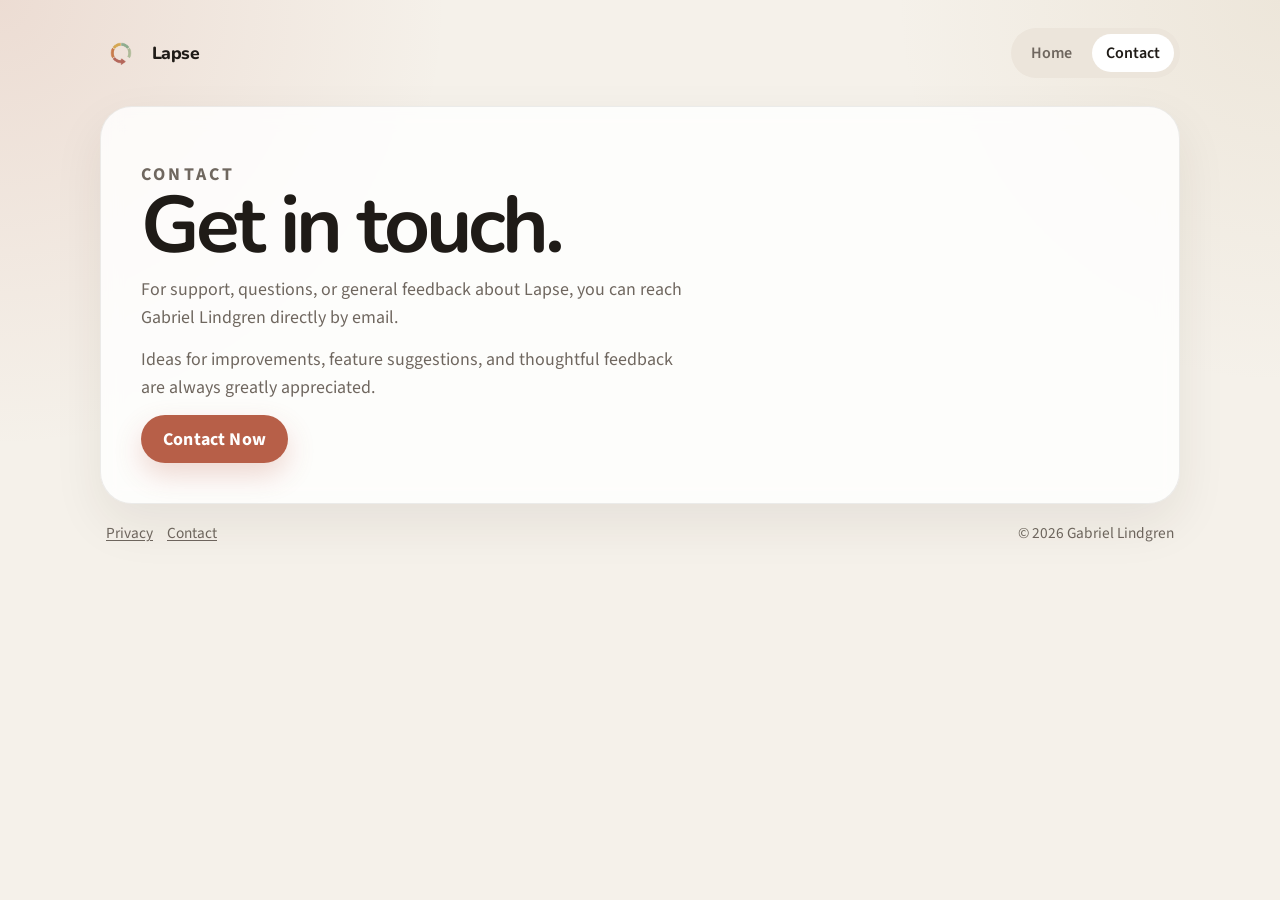
==== contact.html @ 3b340db7 "Polish Lapse website structure and support pages" ====
<!doctype html>
<html lang="en">
<head>
  <meta charset="utf-8">
  <meta name="viewport" content="width=device-width, initial-scale=1">
  <title>Lapse Contact</title>
  <meta
    name="description"
    content="Contact information for Lapse."
  >
  <link rel="preconnect" href="https://fonts.googleapis.com">
  <link rel="preconnect" href="https://fonts.gstatic.com" crossorigin>
  <link
    href="https://fonts.googleapis.com/css2?family=Nunito:wght@600;700;800&family=Source+Sans+3:wght@400;500;600&display=swap"
    rel="stylesheet"
  >
  <link rel="icon" type="image/png" href="images/branding/favicon-32x32.png">
  <link rel="stylesheet" href="styles.css">
</head>
<body>
  <div class="site-shell">
    <header class="site-header">
      <a class="brand" href="index.html" aria-label="Lapse home">
        <img class="brand-logo" src="images/branding/logo-transparent.png" alt="" aria-hidden="true">
        <span>Lapse</span>
      </a>

      <nav class="site-nav" aria-label="Primary">
        <a href="index.html">Home</a>
        <a href="contact.html" aria-current="page">Contact</a>
      </nav>
    </header>

    <main class="privacy-layout">
      <article class="privacy-card">
        <p class="eyebrow">Contact</p>
        <h1>Get in touch.</h1>
        <p>
          For support, questions, or general feedback about Lapse, you can reach Gabriel Lindgren
          directly by email.
        </p>
        <p>
          Ideas for improvements, feature suggestions, and thoughtful feedback are always greatly
          appreciated.
        </p>
        <p>
          <a class="contact-button" href="mailto:contact.lapse.app@gmail.com">Contact Now</a>
        </p>
      </article>
    </main>

    <footer class="site-footer">
      <div class="site-footer-links">
        <a href="privacy.html">Privacy</a>
        <a href="contact.html">Contact</a>
      </div>
      <p>&copy; 2026 Gabriel Lindgren</p>
    </footer>
  </div>
</body>
</html>
---- styles.css ----
:root {
  --page-bg: #f5f1ea;
  --panel-bg: rgba(255, 255, 255, 0.82);
  --panel-border: rgba(36, 30, 24, 0.08);
  --text-primary: #1f1b17;
  --text-secondary: #6f675f;
  --accent: #b75f48;
  --pill-bg: #ece5db;
  --shadow: 0 20px 50px rgba(47, 35, 22, 0.08);
}

*,
*::before,
*::after {
  box-sizing: border-box;
}

html {
  scroll-behavior: smooth;
}

body {
  margin: 0;
  min-height: 100vh;
  font-family: "Source Sans 3", -apple-system, BlinkMacSystemFont, sans-serif;
  color: var(--text-primary);
  background-color: var(--page-bg);
  background-image: radial-gradient(circle at top left, rgba(183, 95, 72, 0.14), transparent 28rem),
    radial-gradient(circle at right top, rgba(189, 164, 122, 0.14), transparent 24rem);
  background-repeat: no-repeat;
  background-size: 100% 100%;
}

a {
  color: inherit;
  text-decoration: none;
}

img {
  display: block;
  max-width: 100%;
}

.site-shell {
  max-width: 1120px;
  margin: 0 auto;
  padding: 28px 20px 32px;
}

.site-header {
  display: flex;
  flex-wrap: wrap;
  align-items: center;
  justify-content: space-between;
  gap: 16px;
  margin-bottom: 28px;
}

.brand {
  display: inline-flex;
  align-items: center;
  gap: 10px;
  font-family: "Nunito", -apple-system, BlinkMacSystemFont, sans-serif;
  font-size: 1.1rem;
  font-weight: 800;
  letter-spacing: -0.03em;
}

.brand-logo {
  width: 42px;
  height: 42px;
  object-fit: contain;
}

.site-nav {
  display: inline-flex;
  flex-wrap: wrap;
  gap: 6px;
  padding: 6px;
  border-radius: 999px;
  background: var(--pill-bg);
}

.site-nav a {
  padding: 8px 14px;
  border-radius: 999px;
  color: var(--text-secondary);
  font-weight: 600;
}

.site-nav a[aria-current="page"] {
  background: #ffffff;
  color: var(--text-primary);
}

.home-layout,
.privacy-layout {
  border: 1px solid var(--panel-border);
  border-radius: 32px;
  background: var(--panel-bg);
  box-shadow: var(--shadow);
  backdrop-filter: blur(10px);
}

.home-layout {
  display: grid;
  grid-template-columns: minmax(0, 1fr) minmax(280px, 360px);
  gap: 36px;
  align-items: start;
  padding: 40px;
}

.home-layout h1,
.privacy-card h1 {
  margin: 0;
  font-family: "Nunito", -apple-system, BlinkMacSystemFont, sans-serif;
  font-size: clamp(3rem, 7vw, 5rem);
  line-height: 0.92;
  letter-spacing: -0.05em;
}

.eyebrow {
  margin: 0 0 14px;
  color: var(--accent);
  font-size: 0.84rem;
  font-weight: 700;
  letter-spacing: 0.18em;
  text-transform: uppercase;
}

.lead,
.body-copy,
.privacy-card p {
  max-width: 34rem;
  color: var(--text-secondary);
  font-size: 1.12rem;
  line-height: 1.55;
}

.lead {
  margin: 18px 0 0;
}

.body-copy {
  margin: 14px 0 0;
}

.slideshow-panel {
  display: grid;
  gap: 16px;
}

.slides {
  position: relative;
  min-height: 640px;
  padding: 14px;
}

.slide {
  position: absolute;
  inset: 14px;
  display: grid;
  place-items: start center;
  margin: 0;
  opacity: 0;
  transition: opacity 180ms ease;
  pointer-events: none;
}

.slide.is-active {
  opacity: 1;
}

.slide img {
  width: 100%;
  height: auto;
  max-height: 100%;
  object-fit: contain;
}

.slideshow-controls {
  display: flex;
  align-items: center;
  justify-content: space-between;
  gap: 12px;
}

.control-button {
  min-width: 72px;
  min-height: 42px;
  padding: 0 16px;
  border: 0;
  border-radius: 999px;
  background: #ffffff;
  color: var(--text-primary);
  font: inherit;
  font-weight: 700;
  cursor: pointer;
}

.slide-dots {
  display: flex;
  align-items: center;
  justify-content: center;
  gap: 10px;
  flex: 1;
}

.slide-dot {
  width: 10px;
  height: 10px;
  padding: 0;
  border: 0;
  border-radius: 50%;
  background: rgba(31, 27, 23, 0.2);
  cursor: pointer;
}

.slide-dot.is-active {
  background: var(--text-primary);
}

.privacy-layout {
  padding: 40px;
}

.privacy-card {
  max-width: 620px;
}

.privacy-card p {
  margin: 14px 0 0;
}

.privacy-note {
  margin-top: 24px;
  font-size: 0.98rem;
}

.contact-button {
  display: inline-flex;
  align-items: center;
  justify-content: center;
  min-height: 48px;
  padding: 0 22px;
  border-radius: 999px;
  background: var(--accent);
  color: #ffffff;
  font-weight: 700;
  letter-spacing: 0.01em;
  box-shadow: 0 12px 28px rgba(183, 95, 72, 0.24);
}

.site-footer {
  display: flex;
  flex-wrap: wrap;
  align-items: center;
  justify-content: space-between;
  gap: 12px;
  padding: 18px 6px 0;
  color: var(--text-secondary);
  font-size: 0.96rem;
}

.site-footer-links {
  display: inline-flex;
  flex-wrap: wrap;
  gap: 14px;
}

.site-footer-links a {
  text-decoration: underline;
  text-underline-offset: 0.14em;
}

.site-footer p {
  margin: 0;
}

@media (max-width: 900px) {
  .home-layout {
    grid-template-columns: 1fr;
    padding: 28px;
  }

  .slideshow-panel {
    max-width: 360px;
    width: 100%;
  }

  .slides {
    min-height: 620px;
  }
}

@media (max-width: 640px) {
  .site-shell {
    padding: 20px 14px 24px;
  }

  .site-header {
    align-items: flex-start;
    margin-bottom: 18px;
  }

  .home-layout,
  .privacy-layout {
    border-radius: 24px;
  }

  .home-layout,
  .privacy-layout {
    padding: 20px;
  }

  .slides {
    min-height: 520px;
    border-radius: 24px;
  }

  .slideshow-controls {
    flex-wrap: wrap;
    justify-content: center;
  }

  .control-button {
    min-width: 64px;
  }

  .site-footer {
    align-items: flex-start;
    flex-direction: column;
  }
}
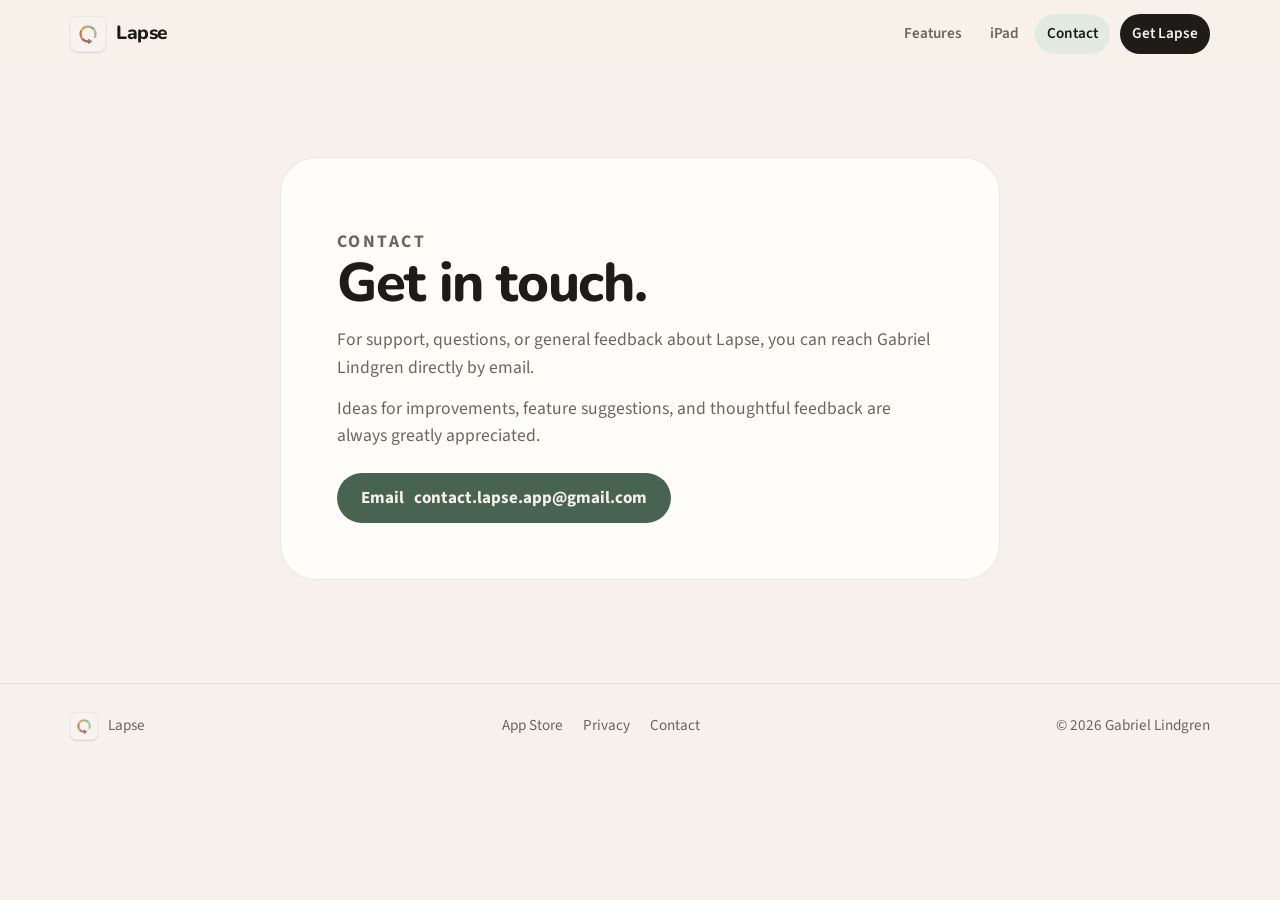
==== commit 01713fba: "Redesign the website around the 1.3 screenshots New layout and copy that follow the app's look: hero" ====
--- a/contact.html
+++ b/contact.html
@@ -3,36 +3,37 @@
 <head>
   <meta charset="utf-8">
   <meta name="viewport" content="width=device-width, initial-scale=1">
-  <title>Lapse Contact</title>
-  <meta
-    name="description"
-    content="Contact information for Lapse."
-  >
+  <title>Contact – Lapse</title>
+  <meta name="description" content="Get in touch about Lapse: support, questions and feedback.">
+  <meta name="theme-color" content="#f6f2eb" media="(prefers-color-scheme: light)">
+  <meta name="theme-color" content="#141412" media="(prefers-color-scheme: dark)">
+  <link rel="icon" type="image/png" href="images/branding/favicon-32x32.png">
   <link rel="preconnect" href="https://fonts.googleapis.com">
   <link rel="preconnect" href="https://fonts.gstatic.com" crossorigin>
-  <link
-    href="https://fonts.googleapis.com/css2?family=Nunito:wght@600;700;800&family=Source+Sans+3:wght@400;500;600&display=swap"
-    rel="stylesheet"
-  >
-  <link rel="icon" type="image/png" href="images/branding/favicon-32x32.png">
+  <link href="https://fonts.googleapis.com/css2?family=Nunito:wght@700;800&family=Source+Sans+3:wght@400;600;700&display=swap" rel="stylesheet">
   <link rel="stylesheet" href="styles.css">
 </head>
 <body>
-  <div class="site-shell">
-    <header class="site-header">
+  <a class="skip-link" href="#main">Skip to content</a>
+
+  <header class="site-header">
+    <div class="wrap">
       <a class="brand" href="index.html" aria-label="Lapse home">
-        <img class="brand-logo" src="images/branding/logo-transparent.png" alt="" aria-hidden="true">
-        <span>Lapse</span>
+        <span class="app-icon"><img src="images/branding/logo-transparent.png" alt=""></span>
+        Lapse
       </a>
+      <nav class="site-nav" aria-label="Primary">
+        <a href="index.html#features">Features</a>
+        <a href="index.html#ipad">iPad</a>
+        <a href="contact.html" aria-current="page">Contact</a>
+        <a class="nav-cta" href="https://apps.apple.com/app/id6761615657">Get Lapse</a>
+      </nav>
+    </div>
+  </header>
 
-      <nav class="site-nav" aria-label="Primary">
-        <a href="index.html">Home</a>
-        <a href="contact.html" aria-current="page">Contact</a>
-      </nav>
-    </header>
-
-    <main class="privacy-layout">
-      <article class="privacy-card">
+  <main id="main" class="page">
+    <div class="wrap">
+      <article class="page-card">
         <p class="eyebrow">Contact</p>
         <h1>Get in touch.</h1>
         <p>
@@ -43,19 +44,22 @@
           Ideas for improvements, feature suggestions, and thoughtful feedback are always greatly
           appreciated.
         </p>
-        <p>
-          <a class="contact-button" href="mailto:contact.lapse.app@gmail.com">Contact Now</a>
-        </p>
+        <a class="button" href="mailto:contact.lapse.app@gmail.com"><span class="button-prefix">Email </span>contact.lapse.app@gmail.com</a>
       </article>
-    </main>
+    </div>
+  </main>
 
-    <footer class="site-footer">
-      <div class="site-footer-links">
+  <footer class="site-footer">
+    <div class="wrap">
+      <span class="footer-brand"><span class="app-icon"><img src="images/branding/logo-transparent.png" alt=""></span> Lapse</span>
+      <nav class="footer-links" aria-label="Footer">
+        <a href="https://apps.apple.com/app/id6761615657">App Store</a>
         <a href="privacy.html">Privacy</a>
         <a href="contact.html">Contact</a>
-      </div>
+      </nav>
       <p>&copy; 2026 Gabriel Lindgren</p>
-    </footer>
-  </div>
+    </div>
+  </footer>
+  <script src="site.js" defer></script>
 </body>
 </html>
--- a/styles.css
+++ b/styles.css
@@ -1,334 +1,299 @@
+/* Lapse website. Colours follow the app: warm cream surfaces, sage accent, earthy slide themes. */
 :root {
-  --page-bg: #f5f1ea;
-  --panel-bg: rgba(255, 255, 255, 0.82);
-  --panel-border: rgba(36, 30, 24, 0.08);
-  --text-primary: #1f1b17;
-  --text-secondary: #6f675f;
-  --accent: #b75f48;
-  --pill-bg: #ece5db;
-  --shadow: 0 20px 50px rgba(47, 35, 22, 0.08);
-}
-
-*,
-*::before,
-*::after {
-  box-sizing: border-box;
-}
-
-html {
-  scroll-behavior: smooth;
-}
+  --bg: #f6f2eb;
+  --bg-raised: #fffdf9;
+  --ink: #1e1c18;
+  --muted: #6b655c;
+  --line: rgba(30, 28, 24, 0.09);
+  --sage: #486451;
+  --sage-deep: #2c3f32;
+  --sage-soft: #e3eadf;
+  --on-dark: #f7f2ea;
+  --on-dark-muted: rgba(247, 242, 234, 0.78);
+  --theme-sage: linear-gradient(160deg, #4f6d58, #2c3f32);
+  --theme-terracotta: linear-gradient(160deg, #b8694a, #7a3f27);
+  --theme-ochre: linear-gradient(160deg, #ab8439, #6f5220);
+  --theme-forest: linear-gradient(160deg, #3f5849, #1e2c24);
+  --theme-charcoal: linear-gradient(160deg, #3a3833, #141412);
+  --radius-lg: 36px;
+  --radius-md: 24px;
+  --shadow: 0 30px 60px -20px rgba(36, 30, 20, 0.28);
+  --font-display: ui-rounded, "SF Pro Rounded", "Nunito", system-ui, sans-serif;
+  --font-body: -apple-system, BlinkMacSystemFont, "Source Sans 3", "Segoe UI", system-ui, sans-serif;
+  color-scheme: light dark;
+}
+
+@media (prefers-color-scheme: dark) {
+  :root {
+    --bg: #141412;
+    --bg-raised: #1f1e1b;
+    --ink: #f4f0e8;
+    --muted: #aaa397;
+    --line: rgba(244, 240, 232, 0.1);
+    --sage: #9cbca3;
+    --sage-soft: #24302a;
+    --shadow: 0 30px 60px -20px rgba(0, 0, 0, 0.6);
+  }
+}
+
+*, *::before, *::after { box-sizing: border-box; }
+
+html { scroll-behavior: smooth; -webkit-text-size-adjust: 100%; }
 
 body {
   margin: 0;
-  min-height: 100vh;
-  font-family: "Source Sans 3", -apple-system, BlinkMacSystemFont, sans-serif;
-  color: var(--text-primary);
-  background-color: var(--page-bg);
-  background-image: radial-gradient(circle at top left, rgba(183, 95, 72, 0.14), transparent 28rem),
-    radial-gradient(circle at right top, rgba(189, 164, 122, 0.14), transparent 24rem);
-  background-repeat: no-repeat;
-  background-size: 100% 100%;
-}
-
-a {
-  color: inherit;
+  background: var(--bg);
+  color: var(--ink);
+  font-family: var(--font-body);
+  font-size: 1.0625rem;
+  line-height: 1.55;
+  -webkit-font-smoothing: antialiased;
+}
+
+img { display: block; max-width: 100%; height: auto; }
+a { color: inherit; }
+
+.wrap { width: min(1140px, 100% - 40px); margin-inline: auto; }
+
+h1, h2, h3 {
+  margin: 0;
+  font-family: var(--font-display);
+  font-weight: 800;
+  letter-spacing: -0.025em;
+  line-height: 1.05;
+}
+
+.skip-link {
+  position: absolute; left: 12px; top: -60px; z-index: 20;
+  padding: 10px 16px; border-radius: 999px; background: var(--ink); color: var(--bg);
+}
+.skip-link:focus { top: 12px; }
+
+:focus-visible { outline: 3px solid var(--sage); outline-offset: 3px; border-radius: 8px; }
+
+/* Header */
+.site-header {
+  position: sticky; top: 0; z-index: 10;
+  background: color-mix(in srgb, var(--bg) 82%, transparent);
+  backdrop-filter: saturate(160%) blur(16px);
+  -webkit-backdrop-filter: saturate(160%) blur(16px);
+  border-bottom: 1px solid transparent;
+  transition: border-color 200ms ease;
+}
+.site-header.is-scrolled { border-bottom-color: var(--line); }
+.site-header .wrap { display: flex; align-items: center; justify-content: space-between; gap: 16px; height: 68px; }
+
+.brand {
+  display: inline-flex; align-items: center; gap: 10px;
+  font-family: var(--font-display); font-weight: 800; font-size: 1.2rem; letter-spacing: -0.02em;
   text-decoration: none;
 }
 
-img {
-  display: block;
-  max-width: 100%;
-}
-
-.site-shell {
-  max-width: 1120px;
-  margin: 0 auto;
-  padding: 28px 20px 32px;
-}
-
-.site-header {
-  display: flex;
-  flex-wrap: wrap;
-  align-items: center;
-  justify-content: space-between;
-  gap: 16px;
-  margin-bottom: 28px;
-}
-
-.brand {
-  display: inline-flex;
-  align-items: center;
-  gap: 10px;
-  font-family: "Nunito", -apple-system, BlinkMacSystemFont, sans-serif;
-  font-size: 1.1rem;
-  font-weight: 800;
-  letter-spacing: -0.03em;
-}
-
-.brand-logo {
-  width: 42px;
-  height: 42px;
-  object-fit: contain;
-}
-
-.site-nav {
-  display: inline-flex;
-  flex-wrap: wrap;
-  gap: 6px;
-  padding: 6px;
-  border-radius: 999px;
-  background: var(--pill-bg);
-}
-
+.app-icon {
+  display: grid; place-items: center; flex: none;
+  width: 36px; aspect-ratio: 1; border-radius: 23%;
+  background: #f7f4f0; box-shadow: 0 1px 2px rgba(0, 0, 0, 0.12), inset 0 0 0 0.5px rgba(0, 0, 0, 0.08);
+}
+.app-icon img { width: 100%; }
+.app-icon.large { width: 88px; box-shadow: 0 14px 30px -10px rgba(0, 0, 0, 0.35); }
+
+.site-nav { display: flex; align-items: center; gap: 4px; }
 .site-nav a {
-  padding: 8px 14px;
-  border-radius: 999px;
-  color: var(--text-secondary);
-  font-weight: 600;
-}
-
-.site-nav a[aria-current="page"] {
-  background: #ffffff;
-  color: var(--text-primary);
-}
-
-.home-layout,
-.privacy-layout {
-  border: 1px solid var(--panel-border);
-  border-radius: 32px;
-  background: var(--panel-bg);
-  box-shadow: var(--shadow);
-  backdrop-filter: blur(10px);
-}
-
-.home-layout {
-  display: grid;
-  grid-template-columns: minmax(0, 1fr) minmax(280px, 360px);
-  gap: 36px;
-  align-items: start;
-  padding: 40px;
-}
-
-.home-layout h1,
-.privacy-card h1 {
-  margin: 0;
-  font-family: "Nunito", -apple-system, BlinkMacSystemFont, sans-serif;
-  font-size: clamp(3rem, 7vw, 5rem);
-  line-height: 0.92;
-  letter-spacing: -0.05em;
-}
-
-.eyebrow {
-  margin: 0 0 14px;
-  color: var(--accent);
-  font-size: 0.84rem;
-  font-weight: 700;
-  letter-spacing: 0.18em;
-  text-transform: uppercase;
-}
-
-.lead,
-.body-copy,
-.privacy-card p {
-  max-width: 34rem;
-  color: var(--text-secondary);
-  font-size: 1.12rem;
-  line-height: 1.55;
-}
-
-.lead {
-  margin: 18px 0 0;
-}
-
-.body-copy {
-  margin: 14px 0 0;
-}
-
-.slideshow-panel {
-  display: grid;
-  gap: 16px;
-}
-
-.slides {
-  position: relative;
-  min-height: 640px;
-  padding: 14px;
-}
-
-.slide {
-  position: absolute;
-  inset: 14px;
-  display: grid;
-  place-items: start center;
-  margin: 0;
-  opacity: 0;
-  transition: opacity 180ms ease;
-  pointer-events: none;
-}
-
-.slide.is-active {
-  opacity: 1;
-}
-
-.slide img {
-  width: 100%;
-  height: auto;
-  max-height: 100%;
-  object-fit: contain;
-}
-
-.slideshow-controls {
-  display: flex;
-  align-items: center;
-  justify-content: space-between;
-  gap: 12px;
-}
-
-.control-button {
-  min-width: 72px;
-  min-height: 42px;
-  padding: 0 16px;
-  border: 0;
-  border-radius: 999px;
-  background: #ffffff;
-  color: var(--text-primary);
-  font: inherit;
-  font-weight: 700;
-  cursor: pointer;
-}
-
-.slide-dots {
-  display: flex;
-  align-items: center;
-  justify-content: center;
-  gap: 10px;
-  flex: 1;
-}
-
-.slide-dot {
-  width: 10px;
-  height: 10px;
-  padding: 0;
-  border: 0;
-  border-radius: 50%;
-  background: rgba(31, 27, 23, 0.2);
-  cursor: pointer;
-}
-
-.slide-dot.is-active {
-  background: var(--text-primary);
-}
-
-.privacy-layout {
-  padding: 40px;
-}
-
-.privacy-card {
-  max-width: 620px;
-}
-
-.privacy-card p {
-  margin: 14px 0 0;
-}
-
-.privacy-note {
-  margin-top: 24px;
-  font-size: 0.98rem;
-}
-
-.contact-button {
-  display: inline-flex;
-  align-items: center;
-  justify-content: center;
-  min-height: 48px;
-  padding: 0 22px;
-  border-radius: 999px;
-  background: var(--accent);
-  color: #ffffff;
-  font-weight: 700;
-  letter-spacing: 0.01em;
-  box-shadow: 0 12px 28px rgba(183, 95, 72, 0.24);
-}
-
-.site-footer {
-  display: flex;
-  flex-wrap: wrap;
-  align-items: center;
-  justify-content: space-between;
-  gap: 12px;
-  padding: 18px 6px 0;
-  color: var(--text-secondary);
-  font-size: 0.96rem;
-}
-
-.site-footer-links {
-  display: inline-flex;
-  flex-wrap: wrap;
-  gap: 14px;
-}
-
-.site-footer-links a {
-  text-decoration: underline;
-  text-underline-offset: 0.14em;
-}
-
-.site-footer p {
-  margin: 0;
-}
-
+  padding: 8px 12px; border-radius: 999px;
+  color: var(--muted); font-weight: 600; font-size: 0.95rem; text-decoration: none;
+}
+.site-nav a:hover, .site-nav a[aria-current="page"] { color: var(--ink); background: var(--sage-soft); }
+.site-nav .nav-cta { margin-left: 6px; background: var(--ink); color: var(--bg); }
+.site-nav .nav-cta:hover { background: var(--ink); color: var(--bg); opacity: 0.88; }
+
+/* Hero */
+.hero { padding: clamp(36px, 7vw, 88px) 0 clamp(48px, 8vw, 96px); overflow: hidden; }
+.hero .wrap { display: grid; grid-template-columns: 1.05fr 1fr; align-items: center; gap: clamp(32px, 5vw, 64px); }
+
+.pill {
+  display: inline-flex; align-items: center; gap: 8px;
+  padding: 6px 14px 6px 8px; border-radius: 999px;
+  background: var(--sage-soft); color: var(--sage);
+  font-size: 0.9rem; font-weight: 650; text-decoration: none;
+}
+.pill span { padding: 2px 8px; border-radius: 999px; background: var(--sage); color: var(--bg); font-size: 0.78rem; }
+
+.hero h1 { margin-top: 20px; font-size: clamp(2.8rem, 6.4vw, 5.2rem); }
+.hero h1 em { font-style: normal; color: var(--sage); }
+.lead { margin: 22px 0 0; max-width: 32rem; color: var(--muted); font-size: clamp(1.12rem, 1.6vw, 1.3rem); }
+
+.cta-row { display: flex; flex-wrap: wrap; align-items: center; gap: 14px 18px; margin-top: 32px; }
+.store-badge img { height: 54px; width: auto; }
+.cta-note { color: var(--muted); font-size: 0.95rem; }
+
+@media (prefers-color-scheme: dark) {
+  .store-badge img { box-shadow: 0 0 0 1px rgba(255, 255, 255, 0.35); border-radius: 9px; }
+}
+
+.hero-visual { position: relative; display: flex; justify-content: center; min-height: 520px; }
+.hero-visual .phone { width: min(300px, 62%); }
+.hero-visual .phone.back {
+  position: absolute; top: 40px; right: 2%; width: min(260px, 52%);
+  transform: rotate(6deg); opacity: 0.96;
+}
+.hero-visual .phone.front { position: relative; margin-right: 22%; transform: rotate(-3deg); }
+.hero-glow {
+  position: absolute; inset: 10% 5% 0; z-index: -1; border-radius: 50%;
+  background: radial-gradient(closest-side, color-mix(in srgb, var(--sage) 28%, transparent), transparent);
+  filter: blur(10px);
+}
+
+/* Device frames */
+.phone {
+  position: relative; padding: 3.2%; border-radius: 15% / 7%;
+  background: #121312; box-shadow: var(--shadow), inset 0 0 0 1.5px rgba(255, 255, 255, 0.1);
+}
+.phone .screen { position: relative; overflow: hidden; border-radius: 12.5% / 5.8%; background: #f5f1ea; }
+.phone .screen::after {
+  content: ""; position: absolute; left: 50%; top: 1.15%; transform: translateX(-50%);
+  width: 28.6%; height: 3.87%; border-radius: 999px; background: #000;
+}
+.tablet {
+  padding: 2.4%; border-radius: 5%; background: #121312;
+  box-shadow: var(--shadow), inset 0 0 0 1.5px rgba(255, 255, 255, 0.1);
+}
+.tablet .screen { overflow: hidden; border-radius: 3%; }
+
+/* Feature sections */
+.section-head { max-width: 40rem; margin: 0 auto clamp(32px, 5vw, 56px); text-align: center; }
+.section-head h2 { font-size: clamp(2rem, 4.4vw, 3.2rem); }
+.section-head p { margin: 16px 0 0; color: var(--muted); font-size: 1.15rem; }
+.eyebrow { margin: 0 0 12px; color: var(--sage); font-size: 0.82rem; font-weight: 700; letter-spacing: 0.14em; text-transform: uppercase; }
+
+.features { padding: clamp(24px, 4vw, 48px) 0; }
+.feature {
+  display: grid; grid-template-columns: 1fr 1fr; align-items: center; gap: clamp(28px, 5vw, 72px);
+  margin-bottom: clamp(28px, 4vw, 40px);
+}
+.feature:nth-child(even) .feature-art { order: 2; }
+
+.feature-art {
+  display: grid; place-items: center; overflow: hidden;
+  padding: clamp(36px, 6vw, 64px) 20px 0; border-radius: var(--radius-lg);
+  aspect-ratio: 1 / 1.02;
+}
+.feature-art .phone { width: min(290px, 66%); margin-bottom: -28%; }
+.theme-sage { background: var(--theme-sage); }
+.theme-terracotta { background: var(--theme-terracotta); }
+.theme-ochre { background: var(--theme-ochre); }
+.theme-forest { background: var(--theme-forest); }
+.theme-charcoal { background: var(--theme-charcoal); }
+
+.feature-copy { max-width: 30rem; }
+.feature-copy h3 { font-size: clamp(1.9rem, 3.6vw, 2.8rem); }
+.feature-copy p { margin: 18px 0 0; color: var(--muted); font-size: 1.12rem; }
+.feature-copy ul { margin: 20px 0 0; padding: 0; list-style: none; display: grid; gap: 10px; }
+.feature-copy li { display: flex; gap: 12px; align-items: baseline; }
+.feature-copy li::before {
+  content: ""; flex: none; width: 8px; height: 8px; border-radius: 50%;
+  background: var(--sage); transform: translateY(-2px);
+}
+
+/* Big screens */
+.big-screens { padding: clamp(48px, 8vw, 96px) 0; }
+.big-screens-card {
+  display: grid; grid-template-columns: 0.9fr 1.1fr; align-items: center; gap: clamp(28px, 5vw, 64px);
+  padding: clamp(28px, 5vw, 56px); border-radius: var(--radius-lg);
+  background: var(--theme-forest); color: var(--on-dark); overflow: hidden;
+}
+.big-screens-card h2 { font-size: clamp(2rem, 4vw, 3rem); }
+.big-screens-card p { margin: 18px 0 0; color: var(--on-dark-muted); font-size: 1.12rem; }
+.big-screens-card .eyebrow { color: #c3d3c3; }
+.devices { position: relative; padding-bottom: 8%; }
+.devices .tablet { width: 82%; }
+.devices .duo {
+  position: absolute; right: 0; bottom: 0; width: 56%;
+  padding: 2%; border-radius: 6%; background: #121312; box-shadow: var(--shadow);
+}
+.devices .duo .screen { overflow: hidden; border-radius: 4.5%; }
+
+/* Little things */
+.details { padding: clamp(24px, 4vw, 48px) 0 clamp(56px, 8vw, 104px); }
+.detail-grid { display: grid; grid-template-columns: repeat(3, 1fr); gap: 16px; }
+.detail {
+  padding: 26px; border-radius: var(--radius-md);
+  background: var(--bg-raised); border: 1px solid var(--line);
+}
+.detail svg { width: 30px; height: 30px; color: var(--sage); }
+.detail h3 { margin-top: 16px; font-size: 1.2rem; letter-spacing: -0.01em; }
+.detail p { margin: 8px 0 0; color: var(--muted); font-size: 1rem; }
+
+/* Closing call to action */
+.closing { padding-bottom: clamp(56px, 8vw, 104px); }
+.closing-card {
+  display: grid; justify-items: center; gap: 18px; text-align: center;
+  padding: clamp(40px, 7vw, 80px) 24px; border-radius: var(--radius-lg);
+  background: var(--theme-sage); color: var(--on-dark);
+}
+.closing-card h2 { font-size: clamp(2rem, 4.6vw, 3.4rem); }
+.closing-card p { margin: 0; max-width: 30rem; color: var(--on-dark-muted); font-size: 1.15rem; }
+.closing-card .store-badge img { box-shadow: 0 0 0 1px rgba(255, 255, 255, 0.4); border-radius: 9px; }
+
+/* Text pages */
+.page { padding: clamp(40px, 7vw, 88px) 0 clamp(56px, 8vw, 104px); }
+.page-card {
+  max-width: 720px; margin: 0 auto; padding: clamp(28px, 5vw, 56px);
+  border-radius: var(--radius-lg); background: var(--bg-raised); border: 1px solid var(--line);
+}
+.page-card h1 { font-size: clamp(2.3rem, 5vw, 3.4rem); }
+.page-card h2 { margin-top: 32px; font-size: 1.35rem; letter-spacing: -0.01em; }
+.page-card p, .page-card li { color: var(--muted); font-size: 1.1rem; }
+.page-card p { margin: 14px 0 0; }
+.page-card .note { margin-top: 28px; font-size: 0.95rem; }
+.button {
+  display: inline-flex; align-items: center; gap: 10px; margin-top: 24px;
+  min-height: 50px; padding: 0 24px; border-radius: 999px;
+  background: var(--sage); color: var(--bg); font-weight: 700; text-decoration: none;
+}
+.button:hover { opacity: 0.9; }
+@media (max-width: 640px) {
+  .button { max-width: 100%; padding: 0 20px; overflow-wrap: anywhere; }
+  .button-prefix { display: none; }
+}
+
+/* Footer */
+.site-footer { border-top: 1px solid var(--line); padding: 28px 0 40px; color: var(--muted); font-size: 0.95rem; }
+.site-footer .wrap { display: flex; flex-wrap: wrap; align-items: center; justify-content: space-between; gap: 16px; }
+.footer-brand { display: inline-flex; align-items: center; gap: 10px; }
+.footer-brand .app-icon { width: 28px; }
+.footer-links { display: flex; flex-wrap: wrap; gap: 6px 20px; }
+.footer-links a { text-decoration: none; }
+.footer-links a:hover { color: var(--ink); }
+.site-footer p { margin: 0; }
+
+/* Reveal on scroll, only when JS runs and motion is welcome */
+@media (prefers-reduced-motion: no-preference) {
+  .js .reveal { opacity: 0; transform: translateY(24px); transition: opacity 700ms ease, transform 700ms ease; }
+  .js .reveal.is-visible { opacity: 1; transform: none; }
+}
+
+/* Responsive */
 @media (max-width: 900px) {
-  .home-layout {
-    grid-template-columns: 1fr;
-    padding: 28px;
-  }
-
-  .slideshow-panel {
-    max-width: 360px;
-    width: 100%;
-  }
-
-  .slides {
-    min-height: 620px;
-  }
+  .hero .wrap, .feature, .big-screens-card { grid-template-columns: 1fr; }
+  .hero-copy { text-align: center; }
+  .hero-copy .lead { margin-inline: auto; }
+  .cta-row { justify-content: center; }
+  .hero-visual { min-height: 0; margin-top: 8px; }
+  .feature:nth-child(even) .feature-art { order: 0; }
+  .feature-copy { max-width: none; }
+  .feature-art { aspect-ratio: auto; height: 460px; }
+  .feature-art .phone { width: 250px; margin-bottom: -40%; }
+  .detail-grid { grid-template-columns: repeat(2, 1fr); }
 }
 
 @media (max-width: 640px) {
-  .site-shell {
-    padding: 20px 14px 24px;
-  }
-
-  .site-header {
-    align-items: flex-start;
-    margin-bottom: 18px;
-  }
-
-  .home-layout,
-  .privacy-layout {
-    border-radius: 24px;
-  }
-
-  .home-layout,
-  .privacy-layout {
-    padding: 20px;
-  }
-
-  .slides {
-    min-height: 520px;
-    border-radius: 24px;
-  }
-
-  .slideshow-controls {
-    flex-wrap: wrap;
-    justify-content: center;
-  }
-
-  .control-button {
-    min-width: 64px;
-  }
-
-  .site-footer {
-    align-items: flex-start;
-    flex-direction: column;
-  }
-}
+  .wrap { width: calc(100% - 32px); }
+  .site-nav a:not(.nav-cta) { display: none; }
+  .hero-visual .phone.front { margin-right: 26%; }
+  .hero-visual .phone { width: 62%; }
+  .hero-visual .phone.back { width: 52%; right: 0; }
+  .feature-art { height: 400px; border-radius: 28px; }
+  .feature-art .phone { width: 220px; }
+  .detail-grid { grid-template-columns: 1fr; }
+  .site-footer .wrap { flex-direction: column; align-items: flex-start; }
+}
